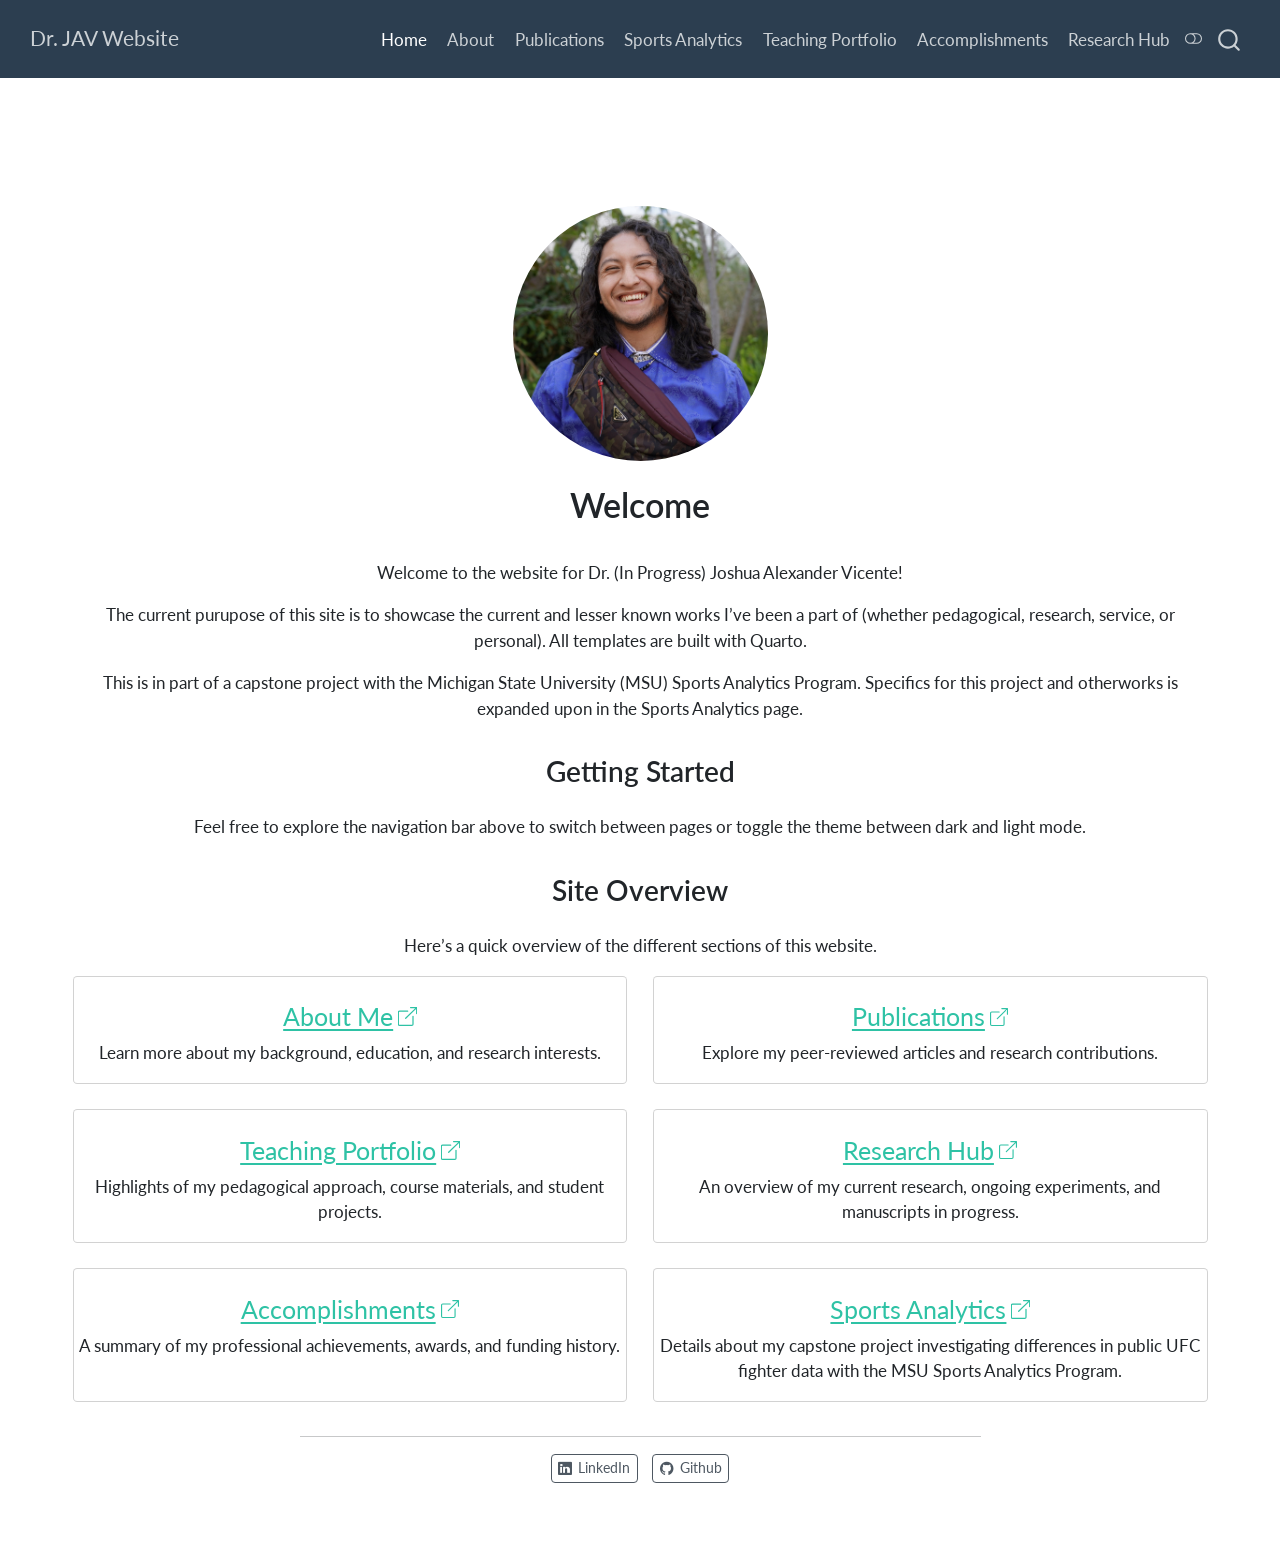
==== index.html @ 466d4a7d "site update 2026-04-16" ====
<!DOCTYPE html>
<html xmlns="http://www.w3.org/1999/xhtml" lang="en" xml:lang="en"><head>

<meta charset="utf-8">
<meta name="generator" content="quarto-1.8.27">

<meta name="viewport" content="width=device-width, initial-scale=1.0, user-scalable=yes">


<title>Welcome – Dr.&nbsp;JAV Website</title>
<style>
code{white-space: pre-wrap;}
span.smallcaps{font-variant: small-caps;}
div.columns{display: flex; gap: min(4vw, 1.5em);}
div.column{flex: auto; overflow-x: auto;}
div.hanging-indent{margin-left: 1.5em; text-indent: -1.5em;}
ul.task-list{list-style: none;}
ul.task-list li input[type="checkbox"] {
  width: 0.8em;
  margin: 0 0.8em 0.2em -1em; /* quarto-specific, see https://github.com/quarto-dev/quarto-cli/issues/4556 */ 
  vertical-align: middle;
}
</style>


<script src="site_libs/quarto-nav/quarto-nav.js"></script>
<script src="site_libs/quarto-nav/headroom.min.js"></script>
<script src="site_libs/clipboard/clipboard.min.js"></script>
<script src="site_libs/quarto-search/autocomplete.umd.js"></script>
<script src="site_libs/quarto-search/fuse.min.js"></script>
<script src="site_libs/quarto-search/quarto-search.js"></script>
<meta name="quarto:offset" content="./">
<script src="site_libs/quarto-html/quarto.js" type="module"></script>
<script src="site_libs/quarto-html/tabsets/tabsets.js" type="module"></script>
<script src="site_libs/quarto-html/axe/axe-check.js" type="module"></script>
<script src="site_libs/quarto-html/popper.min.js"></script>
<script src="site_libs/quarto-html/tippy.umd.min.js"></script>
<link href="site_libs/quarto-html/tippy.css" rel="stylesheet">
<link href="site_libs/quarto-html/quarto-syntax-highlighting-ed96de9b727972fe78a7b5d16c58bf87.css" rel="stylesheet" class="quarto-color-scheme" id="quarto-text-highlighting-styles">
<link href="site_libs/quarto-html/quarto-syntax-highlighting-dark-4d9afe2b8d18ee9fa5d0d57b5ed4214d.css" rel="stylesheet" class="quarto-color-scheme quarto-color-alternate" id="quarto-text-highlighting-styles">
<link href="site_libs/quarto-html/quarto-syntax-highlighting-ed96de9b727972fe78a7b5d16c58bf87.css" rel="stylesheet" class="quarto-color-scheme-extra" id="quarto-text-highlighting-styles">
<script src="site_libs/bootstrap/bootstrap.min.js"></script>
<link href="site_libs/bootstrap/bootstrap-icons.css" rel="stylesheet">
<link href="site_libs/bootstrap/bootstrap-ffa9a6279353761231ec249df0a7fdd3.min.css" rel="stylesheet" append-hash="true" class="quarto-color-scheme" id="quarto-bootstrap" data-mode="light">
<link href="site_libs/bootstrap/bootstrap-dark-24772959a0e306aba8d7698078628ce7.min.css" rel="stylesheet" append-hash="true" class="quarto-color-scheme quarto-color-alternate" id="quarto-bootstrap" data-mode="dark">
<link href="site_libs/bootstrap/bootstrap-ffa9a6279353761231ec249df0a7fdd3.min.css" rel="stylesheet" append-hash="true" class="quarto-color-scheme-extra" id="quarto-bootstrap" data-mode="light">
<script id="quarto-search-options" type="application/json">{
  "location": "navbar",
  "copy-button": false,
  "collapse-after": 3,
  "panel-placement": "end",
  "type": "overlay",
  "limit": 50,
  "keyboard-shortcut": [
    "f",
    "/",
    "s"
  ],
  "show-item-context": false,
  "language": {
    "search-no-results-text": "No results",
    "search-matching-documents-text": "matching documents",
    "search-copy-link-title": "Copy link to search",
    "search-hide-matches-text": "Hide additional matches",
    "search-more-match-text": "more match in this document",
    "search-more-matches-text": "more matches in this document",
    "search-clear-button-title": "Clear",
    "search-text-placeholder": "",
    "search-detached-cancel-button-title": "Cancel",
    "search-submit-button-title": "Submit",
    "search-label": "Search"
  }
}</script>


<link rel="stylesheet" href="styles.css">
</head>

<body class="nav-fixed quarto-light"><script id="quarto-html-before-body" type="application/javascript">
    const toggleBodyColorMode = (bsSheetEl) => {
      const mode = bsSheetEl.getAttribute("data-mode");
      const bodyEl = window.document.querySelector("body");
      if (mode === "dark") {
        bodyEl.classList.add("quarto-dark");
        bodyEl.classList.remove("quarto-light");
      } else {
        bodyEl.classList.add("quarto-light");
        bodyEl.classList.remove("quarto-dark");
      }
    }
    const toggleBodyColorPrimary = () => {
      const bsSheetEl = window.document.querySelector("link#quarto-bootstrap:not([rel=disabled-stylesheet])");
      if (bsSheetEl) {
        toggleBodyColorMode(bsSheetEl);
      }
    }
    const setColorSchemeToggle = (alternate) => {
      const toggles = window.document.querySelectorAll('.quarto-color-scheme-toggle');
      for (let i=0; i < toggles.length; i++) {
        const toggle = toggles[i];
        if (toggle) {
          if (alternate) {
            toggle.classList.add("alternate");
          } else {
            toggle.classList.remove("alternate");
          }
        }
      }
    };
    const toggleColorMode = (alternate) => {
      // Switch the stylesheets
      const primaryStylesheets = window.document.querySelectorAll('link.quarto-color-scheme:not(.quarto-color-alternate)');
      const alternateStylesheets = window.document.querySelectorAll('link.quarto-color-scheme.quarto-color-alternate');
      manageTransitions('#quarto-margin-sidebar .nav-link', false);
      if (alternate) {
        // note: dark is layered on light, we don't disable primary!
        enableStylesheet(alternateStylesheets);
        for (const sheetNode of alternateStylesheets) {
          if (sheetNode.id === "quarto-bootstrap") {
            toggleBodyColorMode(sheetNode);
          }
        }
      } else {
        disableStylesheet(alternateStylesheets);
        enableStylesheet(primaryStylesheets)
        toggleBodyColorPrimary();
      }
      manageTransitions('#quarto-margin-sidebar .nav-link', true);
      // Switch the toggles
      setColorSchemeToggle(alternate)
      // Hack to workaround the fact that safari doesn't
      // properly recolor the scrollbar when toggling (#1455)
      if (navigator.userAgent.indexOf('Safari') > 0 && navigator.userAgent.indexOf('Chrome') == -1) {
        manageTransitions("body", false);
        window.scrollTo(0, 1);
        setTimeout(() => {
          window.scrollTo(0, 0);
          manageTransitions("body", true);
        }, 40);
      }
    }
    const disableStylesheet = (stylesheets) => {
      for (let i=0; i < stylesheets.length; i++) {
        const stylesheet = stylesheets[i];
        stylesheet.rel = 'disabled-stylesheet';
      }
    }
    const enableStylesheet = (stylesheets) => {
      for (let i=0; i < stylesheets.length; i++) {
        const stylesheet = stylesheets[i];
        if(stylesheet.rel !== 'stylesheet') { // for Chrome, which will still FOUC without this check
          stylesheet.rel = 'stylesheet';
        }
      }
    }
    const manageTransitions = (selector, allowTransitions) => {
      const els = window.document.querySelectorAll(selector);
      for (let i=0; i < els.length; i++) {
        const el = els[i];
        if (allowTransitions) {
          el.classList.remove('notransition');
        } else {
          el.classList.add('notransition');
        }
      }
    }
    const isFileUrl = () => {
      return window.location.protocol === 'file:';
    }
    const hasAlternateSentinel = () => {
      let styleSentinel = getColorSchemeSentinel();
      if (styleSentinel !== null) {
        return styleSentinel === "alternate";
      } else {
        return false;
      }
    }
    const setStyleSentinel = (alternate) => {
      const value = alternate ? "alternate" : "default";
      if (!isFileUrl()) {
        window.localStorage.setItem("quarto-color-scheme", value);
      } else {
        localAlternateSentinel = value;
      }
    }
    const getColorSchemeSentinel = () => {
      if (!isFileUrl()) {
        const storageValue = window.localStorage.getItem("quarto-color-scheme");
        return storageValue != null ? storageValue : localAlternateSentinel;
      } else {
        return localAlternateSentinel;
      }
    }
    const toggleGiscusIfUsed = (isAlternate, darkModeDefault) => {
      const baseTheme = document.querySelector('#giscus-base-theme')?.value ?? 'light';
      const alternateTheme = document.querySelector('#giscus-alt-theme')?.value ?? 'dark';
      let newTheme = '';
      if(authorPrefersDark) {
        newTheme = isAlternate ? baseTheme : alternateTheme;
      } else {
        newTheme = isAlternate ? alternateTheme : baseTheme;
      }
      const changeGiscusTheme = () => {
        // From: https://github.com/giscus/giscus/issues/336
        const sendMessage = (message) => {
          const iframe = document.querySelector('iframe.giscus-frame');
          if (!iframe) return;
          iframe.contentWindow.postMessage({ giscus: message }, 'https://giscus.app');
        }
        sendMessage({
          setConfig: {
            theme: newTheme
          }
        });
      }
      const isGiscussLoaded = window.document.querySelector('iframe.giscus-frame') !== null;
      if (isGiscussLoaded) {
        changeGiscusTheme();
      }
    };
    const authorPrefersDark = false;
    const queryPrefersDark = window.matchMedia('(prefers-color-scheme: dark)');
    const darkModeDefault = queryPrefersDark.matches;
      document.querySelector('link#quarto-text-highlighting-styles.quarto-color-scheme-extra').rel = 'disabled-stylesheet';
      document.querySelector('link#quarto-bootstrap.quarto-color-scheme-extra').rel = 'disabled-stylesheet';
    let localAlternateSentinel = darkModeDefault ? 'alternate' : 'default';
    // Dark / light mode switch
    window.quartoToggleColorScheme = () => {
      // Read the current dark / light value
      let toAlternate = !hasAlternateSentinel();
      toggleColorMode(toAlternate);
      setStyleSentinel(toAlternate);
      toggleGiscusIfUsed(toAlternate, darkModeDefault);
      window.dispatchEvent(new Event('resize'));
    };
    queryPrefersDark.addEventListener("change", e => {
      if(window.localStorage.getItem("quarto-color-scheme") !== null)
        return;
      const alternate = e.matches
      toggleColorMode(alternate);
      localAlternateSentinel = e.matches ? 'alternate' : 'default'; // this is used alongside local storage!
      toggleGiscusIfUsed(alternate, darkModeDefault);
    });
    // Switch to dark mode if need be
    if (hasAlternateSentinel()) {
      toggleColorMode(true);
    } else {
      toggleColorMode(false);
    }
  </script>

<div id="quarto-search-results"></div>
  <header id="quarto-header" class="headroom fixed-top">
    <nav class="navbar navbar-expand-lg " data-bs-theme="dark">
      <div class="navbar-container container-fluid">
      <div class="navbar-brand-container mx-auto">
    <a class="navbar-brand" href="./index.html">
    <span class="navbar-title">Dr.&nbsp;JAV Website</span>
    </a>
  </div>
            <div id="quarto-search" class="" title="Search"></div>
          <button class="navbar-toggler" type="button" data-bs-toggle="collapse" data-bs-target="#navbarCollapse" aria-controls="navbarCollapse" role="menu" aria-expanded="false" aria-label="Toggle navigation" onclick="if (window.quartoToggleHeadroom) { window.quartoToggleHeadroom(); }">
  <span class="navbar-toggler-icon"></span>
</button>
          <div class="collapse navbar-collapse" id="navbarCollapse">
            <ul class="navbar-nav navbar-nav-scroll ms-auto">
  <li class="nav-item">
    <a class="nav-link active" href="./index.html" aria-current="page"> 
<span class="menu-text">Home</span></a>
  </li>  
  <li class="nav-item">
    <a class="nav-link" href="./about.html"> 
<span class="menu-text">About</span></a>
  </li>  
  <li class="nav-item">
    <a class="nav-link" href="./publications.html"> 
<span class="menu-text">Publications</span></a>
  </li>  
  <li class="nav-item">
    <a class="nav-link" href="./sports_analytics.html"> 
<span class="menu-text">Sports Analytics</span></a>
  </li>  
  <li class="nav-item">
    <a class="nav-link" href="./teaching_portfolio.html"> 
<span class="menu-text">Teaching Portfolio</span></a>
  </li>  
  <li class="nav-item">
    <a class="nav-link" href="./accomplishments.html"> 
<span class="menu-text">Accomplishments</span></a>
  </li>  
  <li class="nav-item">
    <a class="nav-link" href="./research_hub.html"> 
<span class="menu-text">Research Hub</span></a>
  </li>  
</ul>
          </div> <!-- /navcollapse -->
            <div class="quarto-navbar-tools">
  <a href="" class="quarto-color-scheme-toggle quarto-navigation-tool  px-1" onclick="window.quartoToggleColorScheme(); return false;" title="Toggle dark mode"><i class="bi"></i></a>
</div>
      </div> <!-- /container-fluid -->
    </nav>
</header>
<!-- content -->
<div id="quarto-content" class="quarto-container page-columns page-rows-contents page-layout-full page-navbar">
<!-- sidebar -->
<!-- margin-sidebar -->
    
<!-- main -->
<div class="quarto-about-jolla column-page">
  <img src="images/JAV Headshot.jpg" alt="Headshot of Joshua Vicente" class="about-image
  round " style="height: 15em; width: 15em;">
 <header id="title-block-header" class="quarto-title-block default">
<div class="quarto-title">
<h1 class="title">Welcome</h1>
</div>
<div class="quarto-title-meta column-page">
  </div>
</header><main class="content column-page" id="quarto-document-content">

<p>Welcome to the website for Dr.&nbsp;(In Progress) Joshua Alexander Vicente!</p>
<p>The current purupose of this site is to showcase the current and lesser known works I’ve been a part of (whether pedagogical, research, service, or personal). All templates are built with Quarto.</p>
<p>This is in part of a capstone project with the Michigan State University (MSU) Sports Analytics Program. Specifics for this project and otherworks is expanded upon in the Sports Analytics page.</p>
<!-- You can check out the [Walkthrough](walkthrough.qmd) page to see examples of markdown, code, and equations. -->
<section id="getting-started" class="level2">
<h2 data-anchor-id="getting-started">Getting Started</h2>
<p>Feel free to explore the navigation bar above to switch between pages or toggle the theme between dark and light mode.</p>
</section>
<section id="site-overview" class="level2">
<h2 data-anchor-id="site-overview">Site Overview</h2>
<p>Here’s a quick overview of the different sections of this website.</p>
<div class="grid">
<div class="g-col-12 g-col-md-6">
<section id="about-me" class="level3 card h-100">
<h3 data-anchor-id="about-me"><a href="./about.html">About Me</a></h3>
<p>Learn more about my background, education, and research interests.</p>
</section>
</div>
<div class="g-col-12 g-col-md-6">
<section id="publications" class="level3 card h-100">
<h3 data-anchor-id="publications"><a href="./publications.html">Publications</a></h3>
<p>Explore my peer-reviewed articles and research contributions.</p>
</section>
</div>
<div class="g-col-12 g-col-md-6">
<section id="teaching-portfolio" class="level3 card h-100">
<h3 data-anchor-id="teaching-portfolio"><a href="./teaching_portfolio.html">Teaching Portfolio</a></h3>
<p>Highlights of my pedagogical approach, course materials, and student projects.</p>
</section>
</div>
<div class="g-col-12 g-col-md-6">
<section id="research-hub" class="level3 card h-100">
<h3 data-anchor-id="research-hub"><a href="./research_hub.html">Research Hub</a></h3>
<p>An overview of my current research, ongoing experiments, and manuscripts in progress.</p>
</section>
</div>
<div class="g-col-12 g-col-md-6">
<section id="accomplishments" class="level3 card h-100">
<h3 data-anchor-id="accomplishments"><a href="./accomplishments.html">Accomplishments</a></h3>
<p>A summary of my professional achievements, awards, and funding history.</p>
</section>
</div>
<div class="g-col-12 g-col-md-6">
<section id="sports-analytics" class="level3 card h-100">
<h3 data-anchor-id="sports-analytics"><a href="./sports_analytics.html">Sports Analytics</a></h3>
<p>Details about my capstone project investigating differences in public UFC fighter data with the MSU Sports Analytics Program.</p>
</section>
</div>
</div>


</section>
</main> 
  <hr class="about-sep">
   <div class="about-links">
  <a href="/www.linkedin.com/in/joshua-a-vicente" class="about-link" rel="" target="">
    <i class="bi bi-linkedin"></i>
     <span class="about-link-text">LinkedIn</span>
  </a>
  <a href="https://github.com" class="about-link" rel="" target="">
    <i class="bi bi-github"></i>
     <span class="about-link-text">Github</span>
  </a>
</div>
</div>
 <!-- /main -->
<script id="quarto-html-after-body" type="application/javascript">
  window.document.addEventListener("DOMContentLoaded", function (event) {
    // Ensure there is a toggle, if there isn't float one in the top right
    if (window.document.querySelector('.quarto-color-scheme-toggle') === null) {
      const a = window.document.createElement('a');
      a.classList.add('top-right');
      a.classList.add('quarto-color-scheme-toggle');
      a.href = "";
      a.onclick = function() { try { window.quartoToggleColorScheme(); } catch {} return false; };
      const i = window.document.createElement("i");
      i.classList.add('bi');
      a.appendChild(i);
      window.document.body.appendChild(a);
    }
    setColorSchemeToggle(hasAlternateSentinel())
    const isCodeAnnotation = (el) => {
      for (const clz of el.classList) {
        if (clz.startsWith('code-annotation-')) {                     
          return true;
        }
      }
      return false;
    }
    const onCopySuccess = function(e) {
      // button target
      const button = e.trigger;
      // don't keep focus
      button.blur();
      // flash "checked"
      button.classList.add('code-copy-button-checked');
      var currentTitle = button.getAttribute("title");
      button.setAttribute("title", "Copied!");
      let tooltip;
      if (window.bootstrap) {
        button.setAttribute("data-bs-toggle", "tooltip");
        button.setAttribute("data-bs-placement", "left");
        button.setAttribute("data-bs-title", "Copied!");
        tooltip = new bootstrap.Tooltip(button, 
          { trigger: "manual", 
            customClass: "code-copy-button-tooltip",
            offset: [0, -8]});
        tooltip.show();    
      }
      setTimeout(function() {
        if (tooltip) {
          tooltip.hide();
          button.removeAttribute("data-bs-title");
          button.removeAttribute("data-bs-toggle");
          button.removeAttribute("data-bs-placement");
        }
        button.setAttribute("title", currentTitle);
        button.classList.remove('code-copy-button-checked');
      }, 1000);
      // clear code selection
      e.clearSelection();
    }
    const getTextToCopy = function(trigger) {
      const outerScaffold = trigger.parentElement.cloneNode(true);
      const codeEl = outerScaffold.querySelector('code');
      for (const childEl of codeEl.children) {
        if (isCodeAnnotation(childEl)) {
          childEl.remove();
        }
      }
      return codeEl.innerText;
    }
    const clipboard = new window.ClipboardJS('.code-copy-button:not([data-in-quarto-modal])', {
      text: getTextToCopy
    });
    clipboard.on('success', onCopySuccess);
    if (window.document.getElementById('quarto-embedded-source-code-modal')) {
      const clipboardModal = new window.ClipboardJS('.code-copy-button[data-in-quarto-modal]', {
        text: getTextToCopy,
        container: window.document.getElementById('quarto-embedded-source-code-modal')
      });
      clipboardModal.on('success', onCopySuccess);
    }
      var localhostRegex = new RegExp(/^(?:http|https):\/\/localhost\:?[0-9]*\//);
      var mailtoRegex = new RegExp(/^mailto:/);
        var filterRegex = new RegExp("https:\/\/drjav\.github\.io");
      var isInternal = (href) => {
          return filterRegex.test(href) || localhostRegex.test(href) || mailtoRegex.test(href);
      }
      // Inspect non-navigation links and adorn them if external
     var links = window.document.querySelectorAll('a[href]:not(.nav-link):not(.navbar-brand):not(.toc-action):not(.sidebar-link):not(.sidebar-item-toggle):not(.pagination-link):not(.no-external):not([aria-hidden]):not(.dropdown-item):not(.quarto-navigation-tool):not(.about-link)');
      for (var i=0; i<links.length; i++) {
        const link = links[i];
        if (!isInternal(link.href)) {
          // undo the damage that might have been done by quarto-nav.js in the case of
          // links that we want to consider external
          if (link.dataset.originalHref !== undefined) {
            link.href = link.dataset.originalHref;
          }
            // target, if specified
            link.setAttribute("target", "_blank");
            if (link.getAttribute("rel") === null) {
              link.setAttribute("rel", "noopener");
            }
            // default icon
            link.classList.add("external");
        }
      }
    function tippyHover(el, contentFn, onTriggerFn, onUntriggerFn) {
      const config = {
        allowHTML: true,
        maxWidth: 500,
        delay: 100,
        arrow: false,
        appendTo: function(el) {
            return el.parentElement;
        },
        interactive: true,
        interactiveBorder: 10,
        theme: 'quarto',
        placement: 'bottom-start',
      };
      if (contentFn) {
        config.content = contentFn;
      }
      if (onTriggerFn) {
        config.onTrigger = onTriggerFn;
      }
      if (onUntriggerFn) {
        config.onUntrigger = onUntriggerFn;
      }
      window.tippy(el, config); 
    }
    const noterefs = window.document.querySelectorAll('a[role="doc-noteref"]');
    for (var i=0; i<noterefs.length; i++) {
      const ref = noterefs[i];
      tippyHover(ref, function() {
        // use id or data attribute instead here
        let href = ref.getAttribute('data-footnote-href') || ref.getAttribute('href');
        try { href = new URL(href).hash; } catch {}
        const id = href.replace(/^#\/?/, "");
        const note = window.document.getElementById(id);
        if (note) {
          return note.innerHTML;
        } else {
          return "";
        }
      });
    }
    const xrefs = window.document.querySelectorAll('a.quarto-xref');
    const processXRef = (id, note) => {
      // Strip column container classes
      const stripColumnClz = (el) => {
        el.classList.remove("page-full", "page-columns");
        if (el.children) {
          for (const child of el.children) {
            stripColumnClz(child);
          }
        }
      }
      stripColumnClz(note)
      if (id === null || id.startsWith('sec-')) {
        // Special case sections, only their first couple elements
        const container = document.createElement("div");
        if (note.children && note.children.length > 2) {
          container.appendChild(note.children[0].cloneNode(true));
          for (let i = 1; i < note.children.length; i++) {
            const child = note.children[i];
            if (child.tagName === "P" && child.innerText === "") {
              continue;
            } else {
              container.appendChild(child.cloneNode(true));
              break;
            }
          }
          if (window.Quarto?.typesetMath) {
            window.Quarto.typesetMath(container);
          }
          return container.innerHTML
        } else {
          if (window.Quarto?.typesetMath) {
            window.Quarto.typesetMath(note);
          }
          return note.innerHTML;
        }
      } else {
        // Remove any anchor links if they are present
        const anchorLink = note.querySelector('a.anchorjs-link');
        if (anchorLink) {
          anchorLink.remove();
        }
        if (window.Quarto?.typesetMath) {
          window.Quarto.typesetMath(note);
        }
        if (note.classList.contains("callout")) {
          return note.outerHTML;
        } else {
          return note.innerHTML;
        }
      }
    }
    for (var i=0; i<xrefs.length; i++) {
      const xref = xrefs[i];
      tippyHover(xref, undefined, function(instance) {
        instance.disable();
        let url = xref.getAttribute('href');
        let hash = undefined; 
        if (url.startsWith('#')) {
          hash = url;
        } else {
          try { hash = new URL(url).hash; } catch {}
        }
        if (hash) {
          const id = hash.replace(/^#\/?/, "");
          const note = window.document.getElementById(id);
          if (note !== null) {
            try {
              const html = processXRef(id, note.cloneNode(true));
              instance.setContent(html);
            } finally {
              instance.enable();
              instance.show();
            }
          } else {
            // See if we can fetch this
            fetch(url.split('#')[0])
            .then(res => res.text())
            .then(html => {
              const parser = new DOMParser();
              const htmlDoc = parser.parseFromString(html, "text/html");
              const note = htmlDoc.getElementById(id);
              if (note !== null) {
                const html = processXRef(id, note);
                instance.setContent(html);
              } 
            }).finally(() => {
              instance.enable();
              instance.show();
            });
          }
        } else {
          // See if we can fetch a full url (with no hash to target)
          // This is a special case and we should probably do some content thinning / targeting
          fetch(url)
          .then(res => res.text())
          .then(html => {
            const parser = new DOMParser();
            const htmlDoc = parser.parseFromString(html, "text/html");
            const note = htmlDoc.querySelector('main.content');
            if (note !== null) {
              // This should only happen for chapter cross references
              // (since there is no id in the URL)
              // remove the first header
              if (note.children.length > 0 && note.children[0].tagName === "HEADER") {
                note.children[0].remove();
              }
              const html = processXRef(null, note);
              instance.setContent(html);
            } 
          }).finally(() => {
            instance.enable();
            instance.show();
          });
        }
      }, function(instance) {
      });
    }
        let selectedAnnoteEl;
        const selectorForAnnotation = ( cell, annotation) => {
          let cellAttr = 'data-code-cell="' + cell + '"';
          let lineAttr = 'data-code-annotation="' +  annotation + '"';
          const selector = 'span[' + cellAttr + '][' + lineAttr + ']';
          return selector;
        }
        const selectCodeLines = (annoteEl) => {
          const doc = window.document;
          const targetCell = annoteEl.getAttribute("data-target-cell");
          const targetAnnotation = annoteEl.getAttribute("data-target-annotation");
          const annoteSpan = window.document.querySelector(selectorForAnnotation(targetCell, targetAnnotation));
          const lines = annoteSpan.getAttribute("data-code-lines").split(",");
          const lineIds = lines.map((line) => {
            return targetCell + "-" + line;
          })
          let top = null;
          let height = null;
          let parent = null;
          if (lineIds.length > 0) {
              //compute the position of the single el (top and bottom and make a div)
              const el = window.document.getElementById(lineIds[0]);
              top = el.offsetTop;
              height = el.offsetHeight;
              parent = el.parentElement.parentElement;
            if (lineIds.length > 1) {
              const lastEl = window.document.getElementById(lineIds[lineIds.length - 1]);
              const bottom = lastEl.offsetTop + lastEl.offsetHeight;
              height = bottom - top;
            }
            if (top !== null && height !== null && parent !== null) {
              // cook up a div (if necessary) and position it 
              let div = window.document.getElementById("code-annotation-line-highlight");
              if (div === null) {
                div = window.document.createElement("div");
                div.setAttribute("id", "code-annotation-line-highlight");
                div.style.position = 'absolute';
                parent.appendChild(div);
              }
              div.style.top = top - 2 + "px";
              div.style.height = height + 4 + "px";
              div.style.left = 0;
              let gutterDiv = window.document.getElementById("code-annotation-line-highlight-gutter");
              if (gutterDiv === null) {
                gutterDiv = window.document.createElement("div");
                gutterDiv.setAttribute("id", "code-annotation-line-highlight-gutter");
                gutterDiv.style.position = 'absolute';
                const codeCell = window.document.getElementById(targetCell);
                const gutter = codeCell.querySelector('.code-annotation-gutter');
                gutter.appendChild(gutterDiv);
              }
              gutterDiv.style.top = top - 2 + "px";
              gutterDiv.style.height = height + 4 + "px";
            }
            selectedAnnoteEl = annoteEl;
          }
        };
        const unselectCodeLines = () => {
          const elementsIds = ["code-annotation-line-highlight", "code-annotation-line-highlight-gutter"];
          elementsIds.forEach((elId) => {
            const div = window.document.getElementById(elId);
            if (div) {
              div.remove();
            }
          });
          selectedAnnoteEl = undefined;
        };
          // Handle positioning of the toggle
      window.addEventListener(
        "resize",
        throttle(() => {
          elRect = undefined;
          if (selectedAnnoteEl) {
            selectCodeLines(selectedAnnoteEl);
          }
        }, 10)
      );
      function throttle(fn, ms) {
      let throttle = false;
      let timer;
        return (...args) => {
          if(!throttle) { // first call gets through
              fn.apply(this, args);
              throttle = true;
          } else { // all the others get throttled
              if(timer) clearTimeout(timer); // cancel #2
              timer = setTimeout(() => {
                fn.apply(this, args);
                timer = throttle = false;
              }, ms);
          }
        };
      }
        // Attach click handler to the DT
        const annoteDls = window.document.querySelectorAll('dt[data-target-cell]');
        for (const annoteDlNode of annoteDls) {
          annoteDlNode.addEventListener('click', (event) => {
            const clickedEl = event.target;
            if (clickedEl !== selectedAnnoteEl) {
              unselectCodeLines();
              const activeEl = window.document.querySelector('dt[data-target-cell].code-annotation-active');
              if (activeEl) {
                activeEl.classList.remove('code-annotation-active');
              }
              selectCodeLines(clickedEl);
              clickedEl.classList.add('code-annotation-active');
            } else {
              // Unselect the line
              unselectCodeLines();
              clickedEl.classList.remove('code-annotation-active');
            }
          });
        }
    const findCites = (el) => {
      const parentEl = el.parentElement;
      if (parentEl) {
        const cites = parentEl.dataset.cites;
        if (cites) {
          return {
            el,
            cites: cites.split(' ')
          };
        } else {
          return findCites(el.parentElement)
        }
      } else {
        return undefined;
      }
    };
    var bibliorefs = window.document.querySelectorAll('a[role="doc-biblioref"]');
    for (var i=0; i<bibliorefs.length; i++) {
      const ref = bibliorefs[i];
      const citeInfo = findCites(ref);
      if (citeInfo) {
        tippyHover(citeInfo.el, function() {
          var popup = window.document.createElement('div');
          citeInfo.cites.forEach(function(cite) {
            var citeDiv = window.document.createElement('div');
            citeDiv.classList.add('hanging-indent');
            citeDiv.classList.add('csl-entry');
            var biblioDiv = window.document.getElementById('ref-' + cite);
            if (biblioDiv) {
              citeDiv.innerHTML = biblioDiv.innerHTML;
            }
            popup.appendChild(citeDiv);
          });
          return popup.innerHTML;
        });
      }
    }
  });
  </script>
</div> <!-- /content -->




</body></html>
---- site_libs/quarto-html/tippy.css ----
.tippy-box[data-animation=fade][data-state=hidden]{opacity:0}[data-tippy-root]{max-width:calc(100vw - 10px)}.tippy-box{position:relative;background-color:#333;color:#fff;border-radius:4px;font-size:14px;line-height:1.4;white-space:normal;outline:0;transition-property:transform,visibility,opacity}.tippy-box[data-placement^=top]>.tippy-arrow{bottom:0}.tippy-box[data-placement^=top]>.tippy-arrow:before{bottom:-7px;left:0;border-width:8px 8px 0;border-top-color:initial;transform-origin:center top}.tippy-box[data-placement^=bottom]>.tippy-arrow{top:0}.tippy-box[data-placement^=bottom]>.tippy-arrow:before{top:-7px;left:0;border-width:0 8px 8px;border-bottom-color:initial;transform-origin:center bottom}.tippy-box[data-placement^=left]>.tippy-arrow{right:0}.tippy-box[data-placement^=left]>.tippy-arrow:before{border-width:8px 0 8px 8px;border-left-color:initial;right:-7px;transform-origin:center left}.tippy-box[data-placement^=right]>.tippy-arrow{left:0}.tippy-box[data-placement^=right]>.tippy-arrow:before{left:-7px;border-width:8px 8px 8px 0;border-right-color:initial;transform-origin:center right}.tippy-box[data-inertia][data-state=visible]{transition-timing-function:cubic-bezier(.54,1.5,.38,1.11)}.tippy-arrow{width:16px;height:16px;color:#333}.tippy-arrow:before{content:"";position:absolute;border-color:transparent;border-style:solid}.tippy-content{position:relative;padding:5px 9px;z-index:1}
---- site_libs/quarto-html/quarto-syntax-highlighting-ed96de9b727972fe78a7b5d16c58bf87.css ----
/* quarto syntax highlight colors */
:root {
  --quarto-hl-ot-color: #003B4F;
  --quarto-hl-at-color: #657422;
  --quarto-hl-ss-color: #20794D;
  --quarto-hl-an-color: #5E5E5E;
  --quarto-hl-fu-color: #4758AB;
  --quarto-hl-st-color: #20794D;
  --quarto-hl-cf-color: #003B4F;
  --quarto-hl-op-color: #5E5E5E;
  --quarto-hl-er-color: #AD0000;
  --quarto-hl-bn-color: #AD0000;
  --quarto-hl-al-color: #AD0000;
  --quarto-hl-va-color: #111111;
  --quarto-hl-bu-color: inherit;
  --quarto-hl-ex-color: inherit;
  --quarto-hl-pp-color: #AD0000;
  --quarto-hl-in-color: #5E5E5E;
  --quarto-hl-vs-color: #20794D;
  --quarto-hl-wa-color: #5E5E5E;
  --quarto-hl-do-color: #5E5E5E;
  --quarto-hl-im-color: #00769E;
  --quarto-hl-ch-color: #20794D;
  --quarto-hl-dt-color: #AD0000;
  --quarto-hl-fl-color: #AD0000;
  --quarto-hl-co-color: #5E5E5E;
  --quarto-hl-cv-color: #5E5E5E;
  --quarto-hl-cn-color: #8f5902;
  --quarto-hl-sc-color: #5E5E5E;
  --quarto-hl-dv-color: #AD0000;
  --quarto-hl-kw-color: #003B4F;
}

/* other quarto variables */
:root {
  --quarto-font-monospace: SFMono-Regular, Menlo, Monaco, Consolas, "Liberation Mono", "Courier New", monospace;
}

/* syntax highlight based on Pandoc's rules */
pre > code.sourceCode > span {
  color: #003B4F;
}

code.sourceCode > span {
  color: #003B4F;
}

div.sourceCode,
div.sourceCode pre.sourceCode {
  color: #003B4F;
}

/* Normal */
code span {
  color: #003B4F;
}

/* Alert */
code span.al {
  color: #AD0000;
  font-style: inherit;
}

/* Annotation */
code span.an {
  color: #5E5E5E;
  font-style: inherit;
}

/* Attribute */
code span.at {
  color: #657422;
  font-style: inherit;
}

/* BaseN */
code span.bn {
  color: #AD0000;
  font-style: inherit;
}

/* BuiltIn */
code span.bu {
  font-style: inherit;
}

/* ControlFlow */
code span.cf {
  color: #003B4F;
  font-weight: bold;
  font-style: inherit;
}

/* Char */
code span.ch {
  color: #20794D;
  font-style: inherit;
}

/* Constant */
code span.cn {
  color: #8f5902;
  font-style: inherit;
}

/* Comment */
code span.co {
  color: #5E5E5E;
  font-style: inherit;
}

/* CommentVar */
code span.cv {
  color: #5E5E5E;
  font-style: italic;
}

/* Documentation */
code span.do {
  color: #5E5E5E;
  font-style: italic;
}

/* DataType */
code span.dt {
  color: #AD0000;
  font-style: inherit;
}

/* DecVal */
code span.dv {
  color: #AD0000;
  font-style: inherit;
}

/* Error */
code span.er {
  color: #AD0000;
  font-style: inherit;
}

/* Extension */
code span.ex {
  font-style: inherit;
}

/* Float */
code span.fl {
  color: #AD0000;
  font-style: inherit;
}

/* Function */
code span.fu {
  color: #4758AB;
  font-style: inherit;
}

/* Import */
code span.im {
  color: #00769E;
  font-style: inherit;
}

/* Information */
code span.in {
  color: #5E5E5E;
  font-style: inherit;
}

/* Keyword */
code span.kw {
  color: #003B4F;
  font-weight: bold;
  font-style: inherit;
}

/* Operator */
code span.op {
  color: #5E5E5E;
  font-style: inherit;
}

/* Other */
code span.ot {
  color: #003B4F;
  font-style: inherit;
}

/* Preprocessor */
code span.pp {
  color: #AD0000;
  font-style: inherit;
}

/* SpecialChar */
code span.sc {
  color: #5E5E5E;
  font-style: inherit;
}

/* SpecialString */
code span.ss {
  color: #20794D;
  font-style: inherit;
}

/* String */
code span.st {
  color: #20794D;
  font-style: inherit;
}

/* Variable */
code span.va {
  color: #111111;
  font-style: inherit;
}

/* VerbatimString */
code span.vs {
  color: #20794D;
  font-style: inherit;
}

/* Warning */
code span.wa {
  color: #5E5E5E;
  font-style: italic;
}

.prevent-inlining {
  content: "</";
}

/*# sourceMappingURL=0920dd6d7437995b8cdf7429764427b1.css.map */
---- site_libs/quarto-html/quarto-syntax-highlighting-dark-4d9afe2b8d18ee9fa5d0d57b5ed4214d.css ----
/* quarto syntax highlight colors */
:root {
  --quarto-hl-al-color: #f07178;
  --quarto-hl-an-color: #d4d0ab;
  --quarto-hl-at-color: #00e0e0;
  --quarto-hl-bn-color: #d4d0ab;
  --quarto-hl-bu-color: #abe338;
  --quarto-hl-ch-color: #abe338;
  --quarto-hl-co-color: #f8f8f2;
  --quarto-hl-cv-color: #ffd700;
  --quarto-hl-cn-color: #ffd700;
  --quarto-hl-cf-color: #ffa07a;
  --quarto-hl-dt-color: #ffa07a;
  --quarto-hl-dv-color: #d4d0ab;
  --quarto-hl-do-color: #f8f8f2;
  --quarto-hl-er-color: #f07178;
  --quarto-hl-ex-color: #00e0e0;
  --quarto-hl-fl-color: #d4d0ab;
  --quarto-hl-fu-color: #ffa07a;
  --quarto-hl-im-color: #abe338;
  --quarto-hl-in-color: #d4d0ab;
  --quarto-hl-kw-color: #ffa07a;
  --quarto-hl-op-color: #ffa07a;
  --quarto-hl-ot-color: #00e0e0;
  --quarto-hl-pp-color: #dcc6e0;
  --quarto-hl-re-color: #00e0e0;
  --quarto-hl-sc-color: #abe338;
  --quarto-hl-ss-color: #abe338;
  --quarto-hl-st-color: #abe338;
  --quarto-hl-va-color: #00e0e0;
  --quarto-hl-vs-color: #abe338;
  --quarto-hl-wa-color: #dcc6e0;
}

/* other quarto variables */
:root {
  --quarto-font-monospace: SFMono-Regular, Menlo, Monaco, Consolas, "Liberation Mono", "Courier New", monospace;
}

/* syntax highlight based on Pandoc's rules */
pre > code.sourceCode > span {
  color: #f8f8f2;
}

code.sourceCode > span {
  color: #f8f8f2;
}

div.sourceCode,
div.sourceCode pre.sourceCode {
  color: #f8f8f2;
}

/* Normal */
code span {
  color: #f8f8f2;
}

/* Alert */
code span.al {
  color: #f07178;
}

/* Annotation */
code span.an {
  color: #d4d0ab;
}

/* Attribute */
code span.at {
  color: #00e0e0;
}

/* BaseN */
code span.bn {
  color: #d4d0ab;
}

/* BuiltIn */
code span.bu {
  color: #abe338;
}

/* ControlFlow */
code span.cf {
  font-weight: bold;
  color: #ffa07a;
}

/* Char */
code span.ch {
  color: #abe338;
}

/* Constant */
code span.cn {
  color: #ffd700;
}

/* Comment */
code span.co {
  font-style: italic;
  color: #f8f8f2;
}

/* CommentVar */
code span.cv {
  color: #ffd700;
}

/* Documentation */
code span.do {
  color: #f8f8f2;
}

/* DataType */
code span.dt {
  color: #ffa07a;
}

/* DecVal */
code span.dv {
  color: #d4d0ab;
}

/* Error */
code span.er {
  color: #f07178;
  text-decoration: underline;
}

/* Extension */
code span.ex {
  font-weight: bold;
  color: #00e0e0;
}

/* Float */
code span.fl {
  color: #d4d0ab;
}

/* Function */
code span.fu {
  color: #ffa07a;
}

/* Import */
code span.im {
  color: #abe338;
}

/* Information */
code span.in {
  color: #d4d0ab;
}

/* Keyword */
code span.kw {
  font-weight: bold;
  color: #ffa07a;
}

/* Operator */
code span.op {
  color: #ffa07a;
}

/* Other */
code span.ot {
  color: #00e0e0;
}

/* Preprocessor */
code span.pp {
  color: #dcc6e0;
}

/* RegionMarker */
code span.re {
  background-color: #f8f8f2;
  color: #00e0e0;
}

/* SpecialChar */
code span.sc {
  color: #abe338;
}

/* SpecialString */
code span.ss {
  color: #abe338;
}

/* String */
code span.st {
  color: #abe338;
}

/* Variable */
code span.va {
  color: #00e0e0;
}

/* VerbatimString */
code span.vs {
  color: #abe338;
}

/* Warning */
code span.wa {
  color: #dcc6e0;
}

.prevent-inlining {
  content: "</";
}

/*# sourceMappingURL=86edf53ecdff796acf02dbceed379426.css.map */
---- site_libs/quarto-html/quarto-syntax-highlighting-ed96de9b727972fe78a7b5d16c58bf87.css ----
/* quarto syntax highlight colors */
:root {
  --quarto-hl-ot-color: #003B4F;
  --quarto-hl-at-color: #657422;
  --quarto-hl-ss-color: #20794D;
  --quarto-hl-an-color: #5E5E5E;
  --quarto-hl-fu-color: #4758AB;
  --quarto-hl-st-color: #20794D;
  --quarto-hl-cf-color: #003B4F;
  --quarto-hl-op-color: #5E5E5E;
  --quarto-hl-er-color: #AD0000;
  --quarto-hl-bn-color: #AD0000;
  --quarto-hl-al-color: #AD0000;
  --quarto-hl-va-color: #111111;
  --quarto-hl-bu-color: inherit;
  --quarto-hl-ex-color: inherit;
  --quarto-hl-pp-color: #AD0000;
  --quarto-hl-in-color: #5E5E5E;
  --quarto-hl-vs-color: #20794D;
  --quarto-hl-wa-color: #5E5E5E;
  --quarto-hl-do-color: #5E5E5E;
  --quarto-hl-im-color: #00769E;
  --quarto-hl-ch-color: #20794D;
  --quarto-hl-dt-color: #AD0000;
  --quarto-hl-fl-color: #AD0000;
  --quarto-hl-co-color: #5E5E5E;
  --quarto-hl-cv-color: #5E5E5E;
  --quarto-hl-cn-color: #8f5902;
  --quarto-hl-sc-color: #5E5E5E;
  --quarto-hl-dv-color: #AD0000;
  --quarto-hl-kw-color: #003B4F;
}

/* other quarto variables */
:root {
  --quarto-font-monospace: SFMono-Regular, Menlo, Monaco, Consolas, "Liberation Mono", "Courier New", monospace;
}

/* syntax highlight based on Pandoc's rules */
pre > code.sourceCode > span {
  color: #003B4F;
}

code.sourceCode > span {
  color: #003B4F;
}

div.sourceCode,
div.sourceCode pre.sourceCode {
  color: #003B4F;
}

/* Normal */
code span {
  color: #003B4F;
}

/* Alert */
code span.al {
  color: #AD0000;
  font-style: inherit;
}

/* Annotation */
code span.an {
  color: #5E5E5E;
  font-style: inherit;
}

/* Attribute */
code span.at {
  color: #657422;
  font-style: inherit;
}

/* BaseN */
code span.bn {
  color: #AD0000;
  font-style: inherit;
}

/* BuiltIn */
code span.bu {
  font-style: inherit;
}

/* ControlFlow */
code span.cf {
  color: #003B4F;
  font-weight: bold;
  font-style: inherit;
}

/* Char */
code span.ch {
  color: #20794D;
  font-style: inherit;
}

/* Constant */
code span.cn {
  color: #8f5902;
  font-style: inherit;
}

/* Comment */
code span.co {
  color: #5E5E5E;
  font-style: inherit;
}

/* CommentVar */
code span.cv {
  color: #5E5E5E;
  font-style: italic;
}

/* Documentation */
code span.do {
  color: #5E5E5E;
  font-style: italic;
}

/* DataType */
code span.dt {
  color: #AD0000;
  font-style: inherit;
}

/* DecVal */
code span.dv {
  color: #AD0000;
  font-style: inherit;
}

/* Error */
code span.er {
  color: #AD0000;
  font-style: inherit;
}

/* Extension */
code span.ex {
  font-style: inherit;
}

/* Float */
code span.fl {
  color: #AD0000;
  font-style: inherit;
}

/* Function */
code span.fu {
  color: #4758AB;
  font-style: inherit;
}

/* Import */
code span.im {
  color: #00769E;
  font-style: inherit;
}

/* Information */
code span.in {
  color: #5E5E5E;
  font-style: inherit;
}

/* Keyword */
code span.kw {
  color: #003B4F;
  font-weight: bold;
  font-style: inherit;
}

/* Operator */
code span.op {
  color: #5E5E5E;
  font-style: inherit;
}

/* Other */
code span.ot {
  color: #003B4F;
  font-style: inherit;
}

/* Preprocessor */
code span.pp {
  color: #AD0000;
  font-style: inherit;
}

/* SpecialChar */
code span.sc {
  color: #5E5E5E;
  font-style: inherit;
}

/* SpecialString */
code span.ss {
  color: #20794D;
  font-style: inherit;
}

/* String */
code span.st {
  color: #20794D;
  font-style: inherit;
}

/* Variable */
code span.va {
  color: #111111;
  font-style: inherit;
}

/* VerbatimString */
code span.vs {
  color: #20794D;
  font-style: inherit;
}

/* Warning */
code span.wa {
  color: #5E5E5E;
  font-style: italic;
}

.prevent-inlining {
  content: "</";
}

/*# sourceMappingURL=0920dd6d7437995b8cdf7429764427b1.css.map */
---- styles.css ----
/* Custom CSS styles */
body {
  transition: background-color 0.3s ease; /* Smooth transition for dark mode */
}
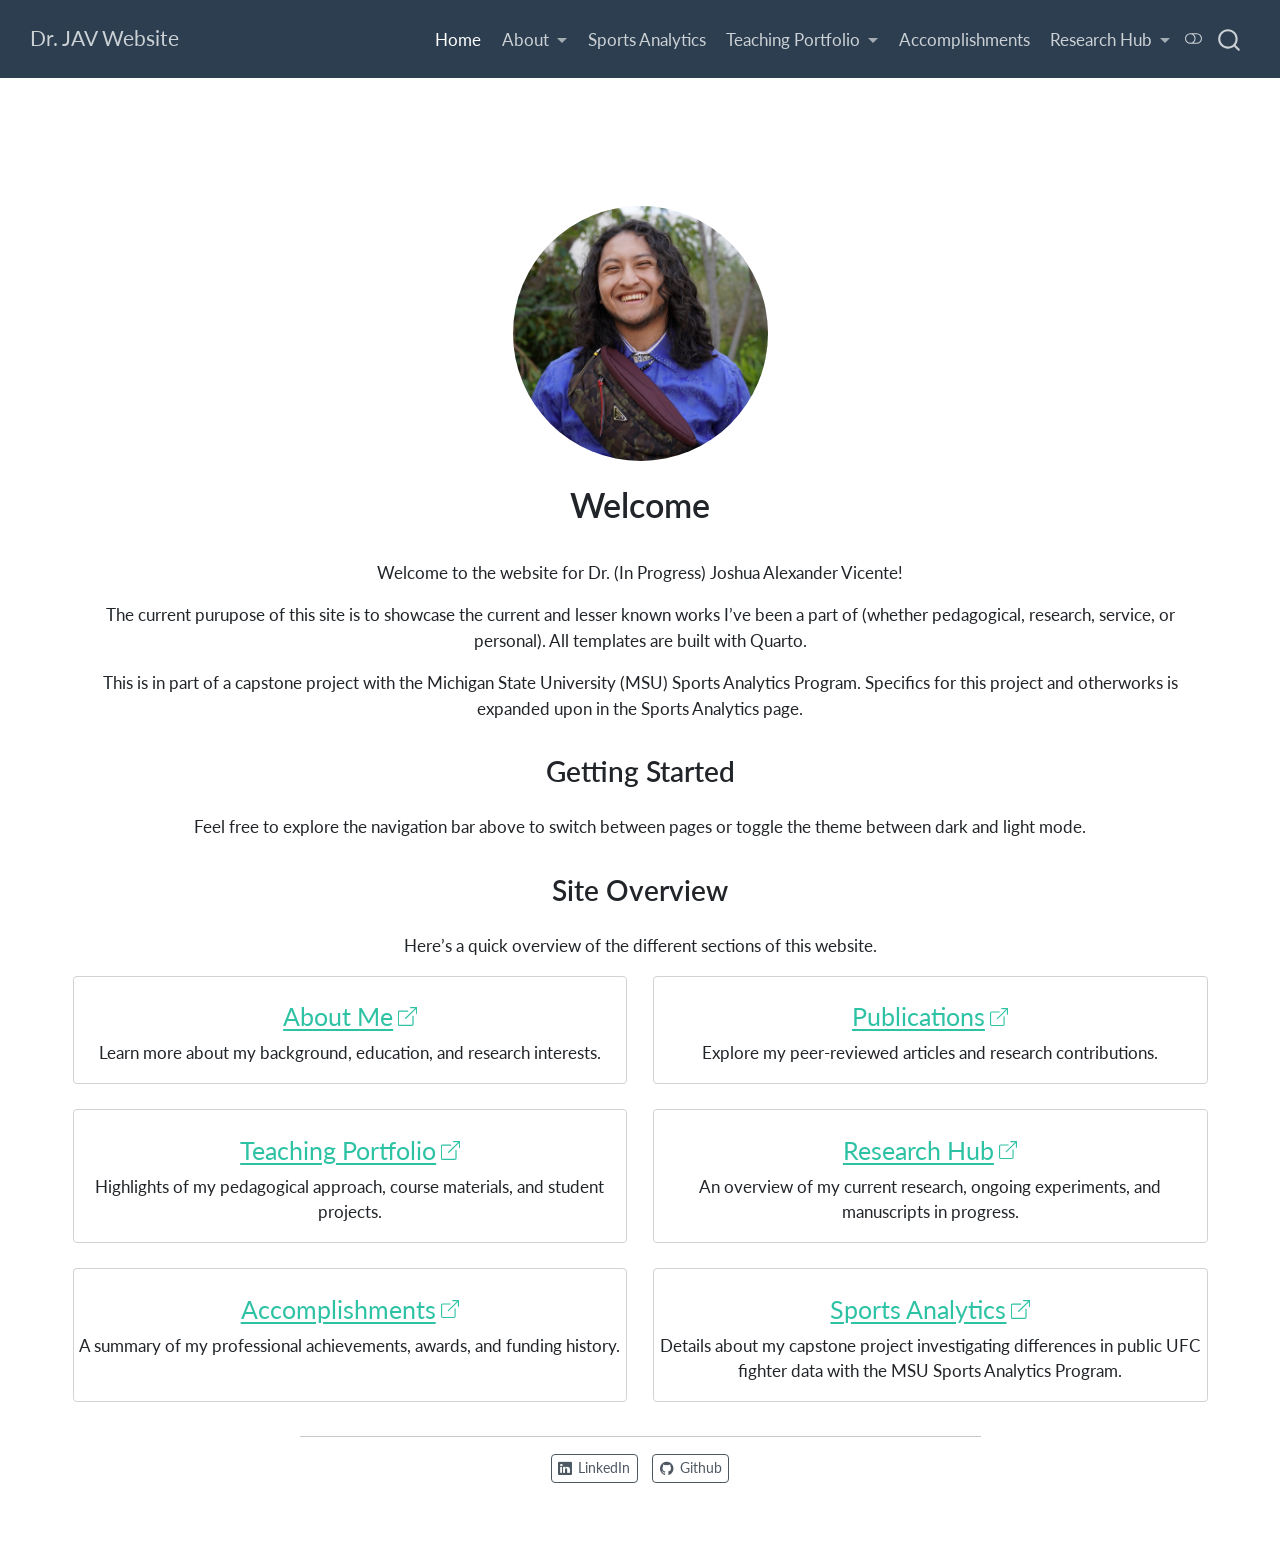
==== commit ca7d1909: "site update 2026-06-15" ====
--- a/index.html
+++ b/index.html
@@ -268,30 +268,63 @@
     <a class="nav-link active" href="./index.html" aria-current="page"> 
 <span class="menu-text">Home</span></a>
   </li>  
-  <li class="nav-item">
-    <a class="nav-link" href="./about.html"> 
-<span class="menu-text">About</span></a>
-  </li>  
-  <li class="nav-item">
-    <a class="nav-link" href="./publications.html"> 
-<span class="menu-text">Publications</span></a>
-  </li>  
+  <li class="nav-item dropdown ">
+    <a class="nav-link dropdown-toggle" href="#" id="nav-menu-about" role="link" data-bs-toggle="dropdown" aria-expanded="false">
+ <span class="menu-text">About</span>
+    </a>
+    <ul class="dropdown-menu dropdown-menu-end" aria-labelledby="nav-menu-about">    
+        <li>
+    <a class="dropdown-item" href="./about.html">
+ <span class="dropdown-text">Get to Know Me</span></a>
+  </li>  
+        <li>
+    <a class="dropdown-item" href="./accomplishments.html">
+ <span class="dropdown-text">Accomplishments</span></a>
+  </li>  
+    </ul>
+  </li>
   <li class="nav-item">
     <a class="nav-link" href="./sports_analytics.html"> 
 <span class="menu-text">Sports Analytics</span></a>
   </li>  
-  <li class="nav-item">
-    <a class="nav-link" href="./teaching_portfolio.html"> 
-<span class="menu-text">Teaching Portfolio</span></a>
-  </li>  
+  <li class="nav-item dropdown ">
+    <a class="nav-link dropdown-toggle" href="#" id="nav-menu-teaching-portfolio" role="link" data-bs-toggle="dropdown" aria-expanded="false">
+ <span class="menu-text">Teaching Portfolio</span>
+    </a>
+    <ul class="dropdown-menu dropdown-menu-end" aria-labelledby="nav-menu-teaching-portfolio">    
+        <li>
+    <a class="dropdown-item" href="./teaching_portfolio.html">
+ <span class="dropdown-text">Overview</span></a>
+  </li>  
+        <li>
+    <a class="dropdown-item" href="./CCT_ePortfolio.html">
+ <span class="dropdown-text">CCT ePortfolio</span></a>
+  </li>  
+    </ul>
+  </li>
   <li class="nav-item">
     <a class="nav-link" href="./accomplishments.html"> 
 <span class="menu-text">Accomplishments</span></a>
   </li>  
-  <li class="nav-item">
-    <a class="nav-link" href="./research_hub.html"> 
-<span class="menu-text">Research Hub</span></a>
-  </li>  
+  <li class="nav-item dropdown ">
+    <a class="nav-link dropdown-toggle" href="#" id="nav-menu-research-hub" role="link" data-bs-toggle="dropdown" aria-expanded="false">
+ <span class="menu-text">Research Hub</span>
+    </a>
+    <ul class="dropdown-menu dropdown-menu-end" aria-labelledby="nav-menu-research-hub">    
+        <li>
+    <a class="dropdown-item" href="./research_hub.html">
+ <span class="dropdown-text">Overview</span></a>
+  </li>  
+        <li>
+    <a class="dropdown-item" href="./labs.html">
+ <span class="dropdown-text">Lab Affiliations</span></a>
+  </li>  
+        <li>
+    <a class="dropdown-item" href="./publications.html">
+ <span class="dropdown-text">Publications</span></a>
+  </li>  
+    </ul>
+  </li>
 </ul>
           </div> <!-- /navcollapse -->
             <div class="quarto-navbar-tools">
@@ -376,7 +409,7 @@
     <i class="bi bi-linkedin"></i>
      <span class="about-link-text">LinkedIn</span>
   </a>
-  <a href="https://github.com" class="about-link" rel="" target="">
+  <a href="https://github.com/DrJAV" class="about-link" rel="" target="">
     <i class="bi bi-github"></i>
      <span class="about-link-text">Github</span>
   </a>
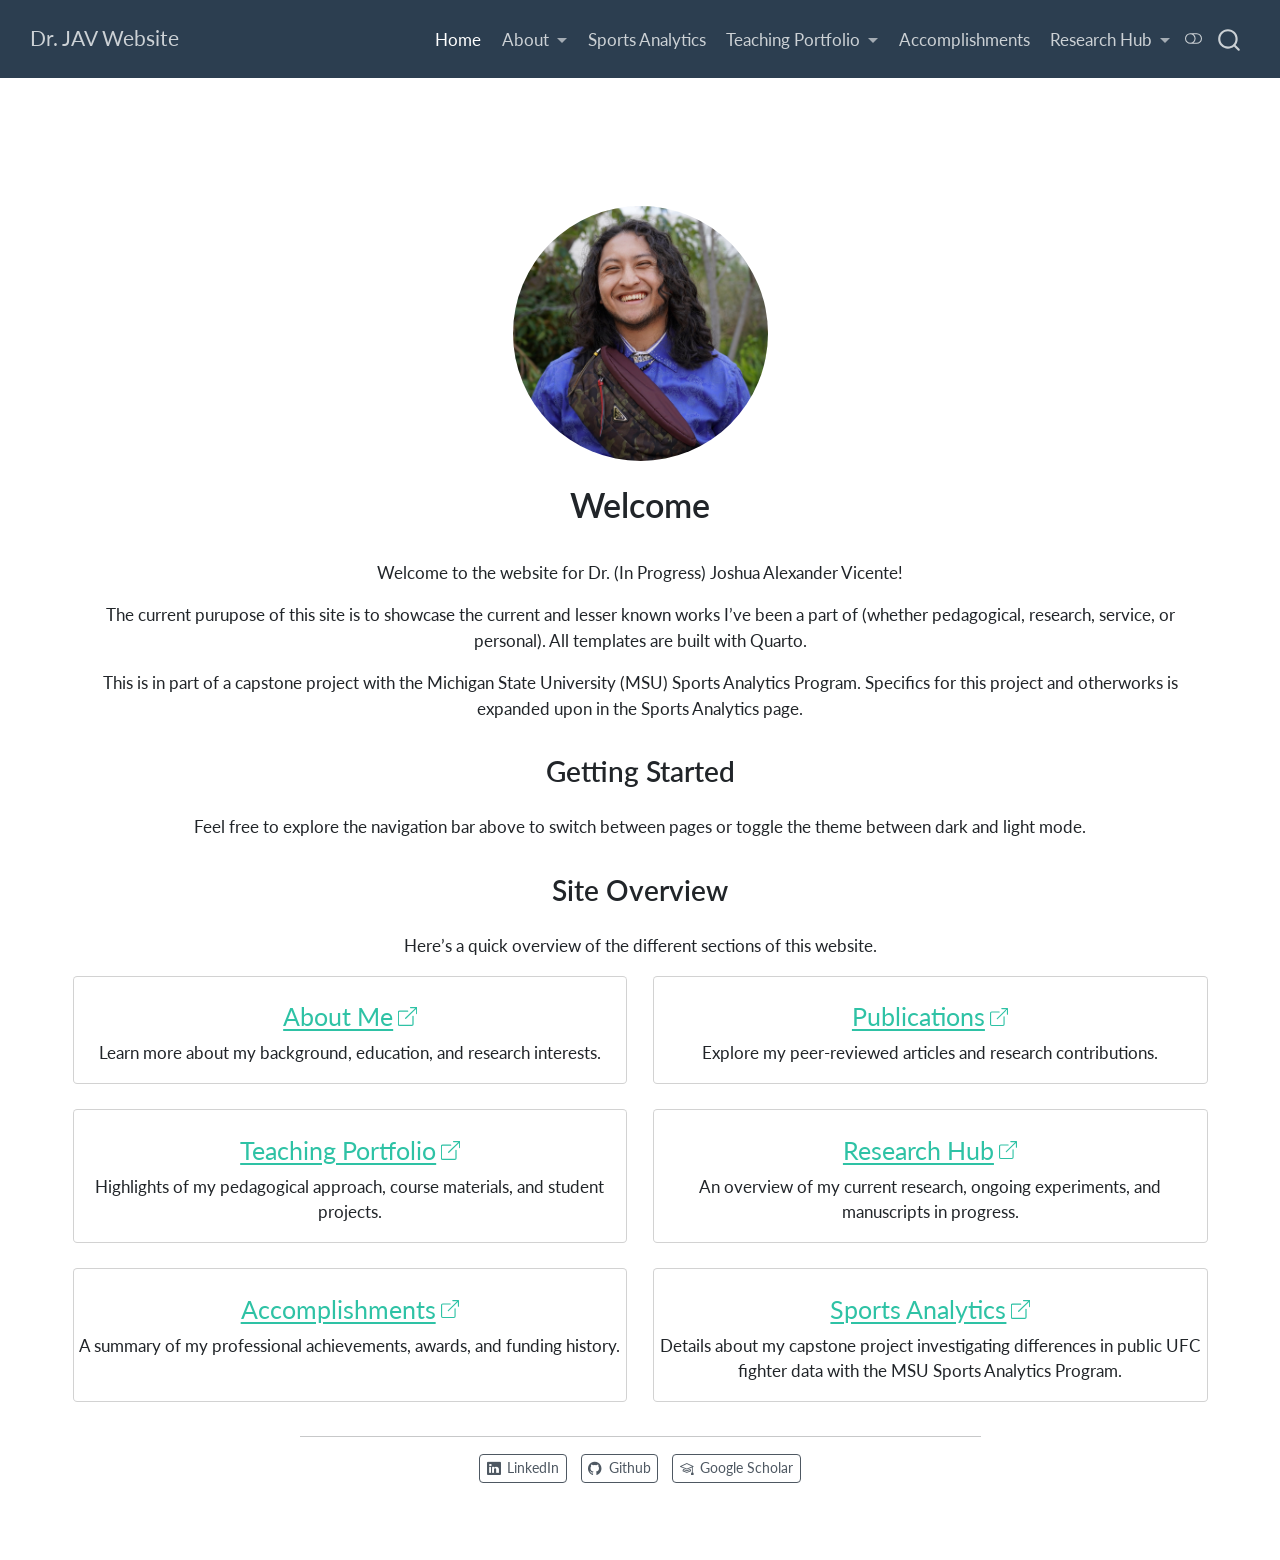
==== commit 5ba48005: "site update 2026-06-15" ====
--- a/index.html
+++ b/index.html
@@ -405,13 +405,17 @@
 </main> 
   <hr class="about-sep">
    <div class="about-links">
-  <a href="/www.linkedin.com/in/joshua-a-vicente" class="about-link" rel="" target="">
+  <a href="https://www.linkedin.com/in/joshua-a-vicente" class="about-link" rel="" target="">
     <i class="bi bi-linkedin"></i>
      <span class="about-link-text">LinkedIn</span>
   </a>
   <a href="https://github.com/DrJAV" class="about-link" rel="" target="">
     <i class="bi bi-github"></i>
      <span class="about-link-text">Github</span>
+  </a>
+  <a href="https://scholar.google.com/citations?user=8Dp4QXcAAAAJ&amp;hl=en&amp;authuser=1" class="about-link" rel="" target="">
+    <i class="bi bi-mortarboard"></i>
+     <span class="about-link-text">Google Scholar</span>
   </a>
 </div>
 </div>
